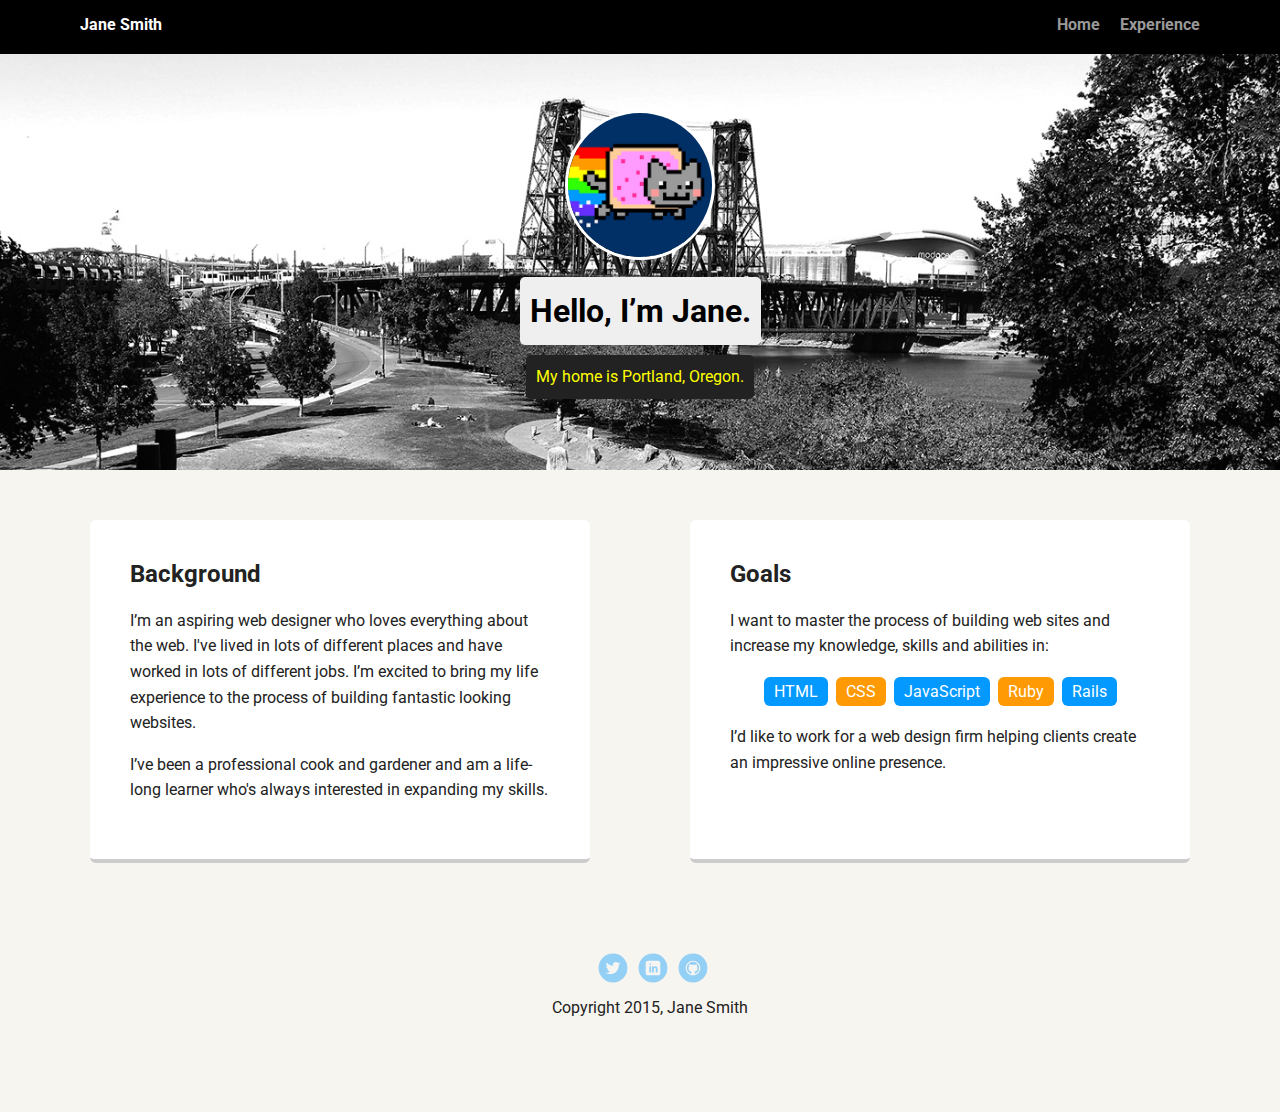
==== index.html @ 36e32bc2 "added starter file" ====
<!doctype html>
<html lang="en">
<head>
  <meta charset="utf-8">
  <title>Jane Smith's Profile</title>
  <meta name="viewport" content="width=device-width, initial-scale=1.0">
  <link rel="stylesheet" href="styles.css">
  <link href="https://fonts.googleapis.com/css?family=Muli%7CRoboto:400,300,500,700,900" rel="stylesheet"></head>
  <body>

    <div class="main-nav">
        <ul class="nav">
          <li class="name">Jane Smith</li>
          <li><a href="#">Home</a></li>
          <li><a href="#">Experience</a></li>
        </ul>
    </div>

    <header>
      <img src="images/me.png" alt="Drawing of Jane Smith" class="profile-image">
      <h1 class="tag name">Hello, I’m Jane.</h1>
      <p class="tag location">My home is Portland, Oregon.</p>
    </header>

    <main class="flex">
      <div class="card">
        <h2>Background</h2>
        <p>I’m an aspiring web designer who loves everything about the web. I've lived in lots of different places and have worked in lots of different jobs. I’m excited to bring my life experience to the process of building fantastic looking websites.</p>
        <p>I’ve been a professional cook and gardener and am a life-long learner who's always interested in expanding my skills.</p>
      </div> 

      <div class="card">
        <h2>Goals</h2>
        <p>I want to master the process of building web sites and increase my knowledge, skills and abilities in:</p>
        <ul class="skills">
          <li>HTML</li>
          <li>CSS</li>
          <li>JavaScript</li>
          <li>Ruby</li>
          <li>Rails</li>
        </ul>
        <p>I’d like to work for a web design firm helping clients create an impressive online presence.</p>
      </div> 

    </main>
    <footer>
      <ul>
        <li><a href="#" class="social twitter">Twitter</a></li>
        <li><a href="#" class="social linkedin">LinkedIn</a></li>
        <li><a href="#" class="social github">Github</a></li>
      </ul>
      <p class="copyright">Copyright 2015, Jane Smith</p>
    </footer>
  </body>
  </html>
---- styles.css ----
/* Global Layout Set-up */
* { 
  box-sizing: border-box;
}
  
body {
  margin: 0;
  padding: 0;
  text-align: center;
  font-family: 'Roboto', sans-serif;
  color: #222;
  background: #f7f5f0;
}
/* Link Styles */

a {
  text-decoration: none;
  color: #999;
}
a:hover {
  color: #6633ff;
}

/* Section Styles */

.main-nav {
  width: 100%;
  background: black;
  min-height: 30px;
  padding: 10px;
  position: fixed;
  text-align: center;
}
.nav {
  display: flex;
  justify-content: space-around;
  font-weight: 700;
  list-style-type: none;
  margin: 0 auto;
  padding: 0;
}

.nav .name {
    display: block;
    margin-right: auto;
    color: white;
}
.nav li {
  padding: 5px 10px 10px 10px;
}
.nav a {
  transition: all .5s;
}
.nav a:hover {
  color: white
}

header {
  text-align: center;
  background: url('images/portland.jpg') no-repeat top center ;
  background-size: cover;
  overflow: hidden;
  padding-top: 60px;
}
header {
  line-height: 1.5;
}
header .profile-image {
  margin-top: 50px;
  width: 150px;
  height: 150px;
  border-radius: 50%;
  border: 3px solid white;
  transition: all .5s;
}
header .profile-image:hover {
  transform: scale(1.2) rotate(5deg);
}
.tag {
  background-color: #efefef;
  color: black;
  padding: 10px;
  border-radius: 5px;
  display: table;
  margin: 10px auto;
} 
.location {
  background-color: #222;
  color: yellow;
}
.card {
  margin: 30px;
  padding: 20px 40px 40px;
  max-width: 500px;
  text-align: left;
  background: #fff;
  border-bottom: 4px solid #ccc;
  border-radius: 6px;
  transition: all .5s;
}
.card:hover {
  border-color: #ff99ff;
}

ul.skills {
  padding: 0;
  text-align: center;
}

.skills li {
  border-radius: 6px;
  display: inline-block;
  background: #ff9904;
  color: white;
  padding: 5px 10px;
  margin: 2px;
}

.skills li:nth-child(odd) {
  background: #0399ff;
}

footer {
  width: 100%;
  min-height: 30px;
  padding: 20px 0 40px 20px;
}

footer .copyright {
  top: -8px;
  font-size: .75em;
}

footer ul {
  list-style-type: none;
  margin: 0;
  padding: 0;
}

footer ul li {
  display: inline-block;
}

a.social {
  display: inline-block;
  text-indent: -9999px;
  margin-left: 5px;
  width: 30px;
  height: 30px;
  background-size: 30px 30px;
  opacity: .4;
  transition: all .5s;
}
a.twitter {
  background-image: url(images/twitter.svg);
}
a.linkedin {
  background-image: url(images/linkedin.svg);
}
a.github {
  background-image: url(images/github.svg);
}
a.social:hover {
  opacity: 1;
}
.clearfix {
  clear: both;
}

/* Styles for larger screens */
@media screen and (min-width: 720px) {
  
  .flex {
      display: -ms-flexbox;      /* TWEENER - IE 10 */
      display: flex; 
      max-width: 1200px;
      -ms-flex-pack: distribute;
      justify-content: space-around;
      margin: 0 auto;
  }

  header {
    min-height: 470px;
  }

  .nav {
    max-width: 1200px;
    padding: 0 30px;
  }


  main {
    padding-top: 20px;
  }

  main p {
    line-height: 1.6em;
  }

  footer {
    font-size: 1.3em;
    max-width: 1200px;
    margin: 40px auto;
  }

}
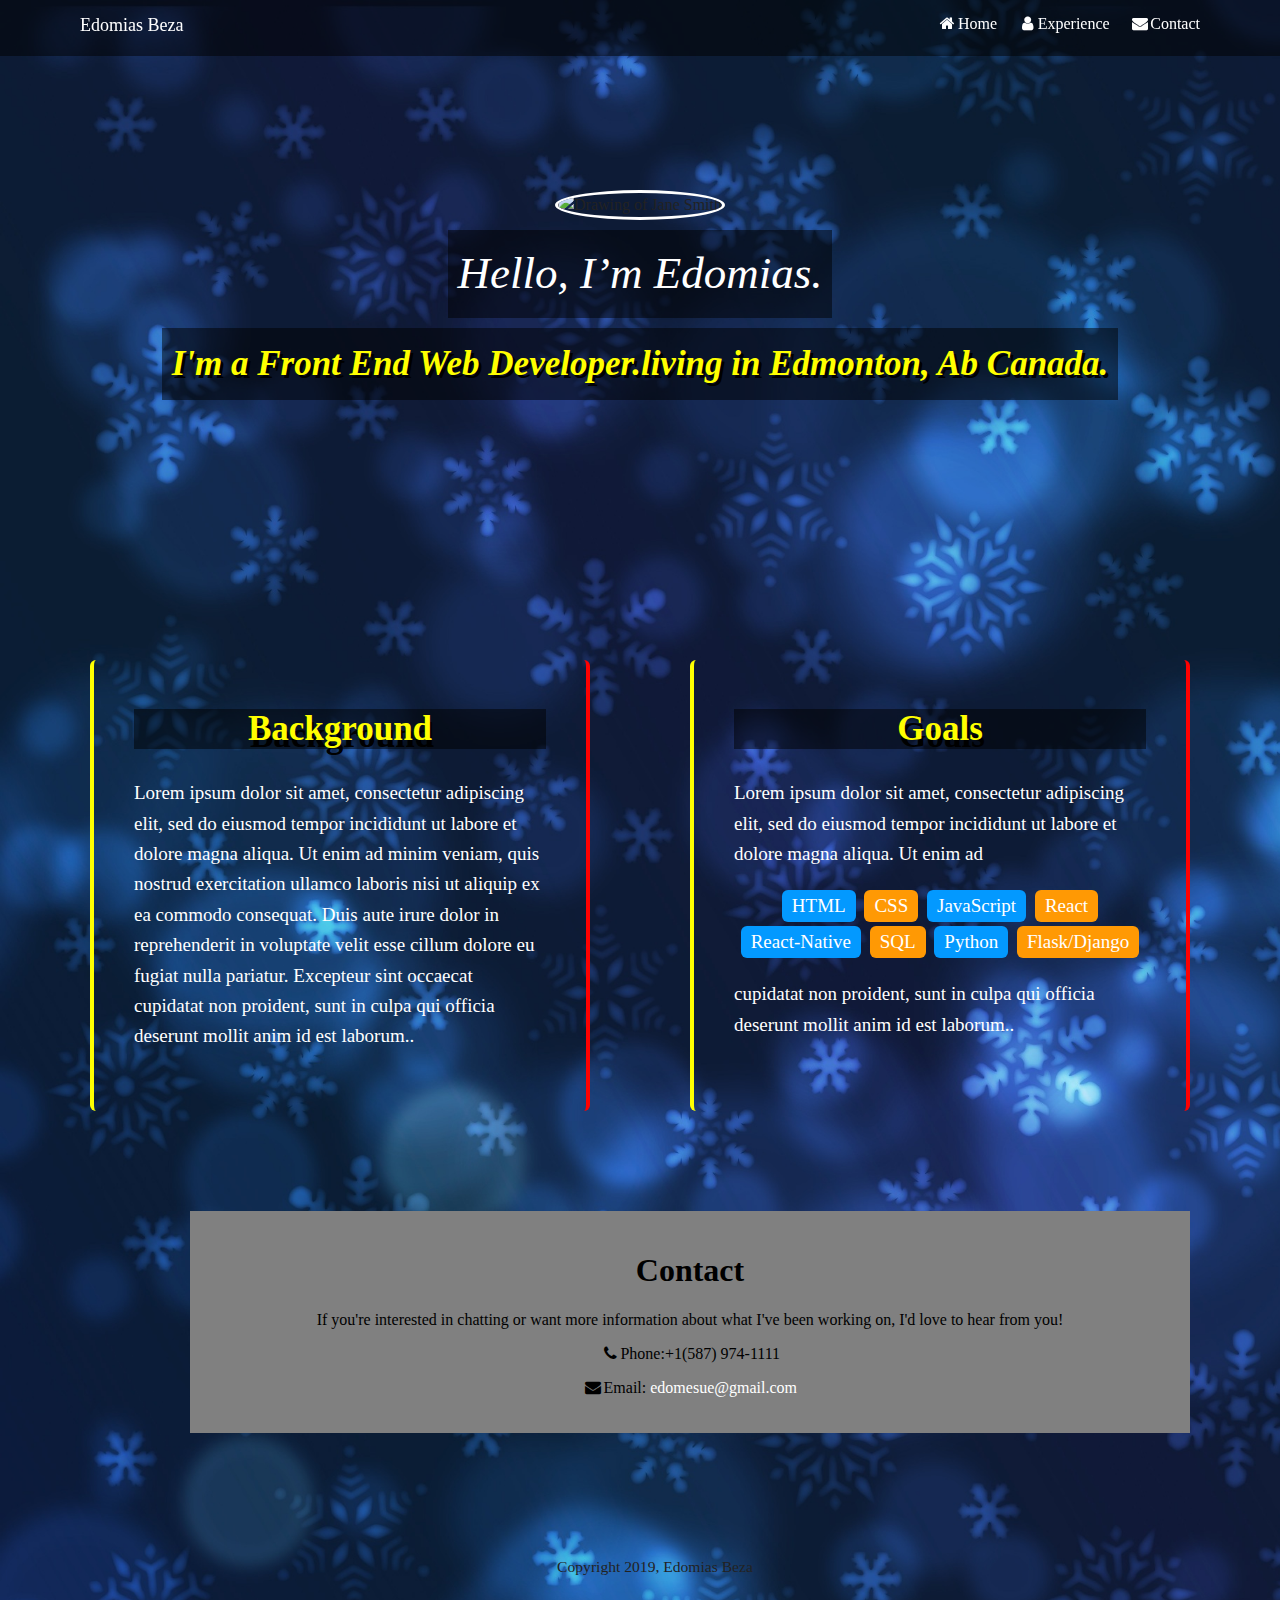
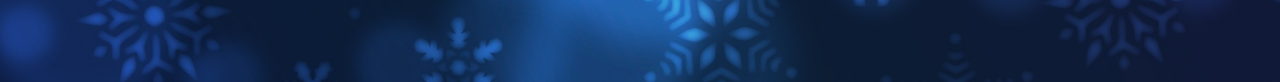
==== commit 739773c6: "added background images,Link, fix some css property" ====
--- a/index.html
+++ b/index.html
@@ -1,55 +1,75 @@
 <!doctype html>
 <html lang="en">
+
 <head>
-  <meta charset="utf-8">
-  <title>Jane Smith's Profile</title>
-  <meta name="viewport" content="width=device-width, initial-scale=1.0">
-  <link rel="stylesheet" href="styles.css">
-  <link href="https://fonts.googleapis.com/css?family=Muli%7CRoboto:400,300,500,700,900" rel="stylesheet"></head>
-  <body>
+    <meta charset="utf-8">
+    <title>Edomias Beza Profile</title>
+    <meta name="viewport" content="width=device-width, initial-scale=1.0">
+
+    <link rel="stylesheet" href="styles.css">
+    <link rel="stylesheet" href="https://cdnjs.cloudflare.com/ajax/libs/font-awesome/4.7.0/css/font-awesome.min.css">
+
+    <link href="https://fonts.googleapis.com/css?family=Muli%7CRoboto:400,300,500,700,900" rel="stylesheet">
+</head>
+
+<body>
 
     <div class="main-nav">
         <ul class="nav">
-          <li class="name">Jane Smith</li>
-          <li><a href="#">Home</a></li>
-          <li><a href="#">Experience</a></li>
+            <li class="name"><a href="index.html">Edomias Beza</a></li>
+            <li><a href="#"><i class="fa fa-fw fa-home"></i>Home</a></li>
+            <li><a href="#Experience"><i class="fa fa-fw fa-user"></i>Experience</a></li>
+            <li><a href="#contact"><i class="fa fa-fw fa-envelope"></i>Contact</a></li>
         </ul>
     </div>
 
     <header>
-      <img src="images/me.png" alt="Drawing of Jane Smith" class="profile-image">
-      <h1 class="tag name">Hello, I’m Jane.</h1>
-      <p class="tag location">My home is Portland, Oregon.</p>
+        <img src="images/profile-img.JPG" alt="Drawing of Jane Smith" class="profile-image">
+        <h1 class="tag name">Hello, I’m Edomias.</h1>
+        <p class="tag location">I'm a Front End Web Developer.living in Edmonton, Ab Canada.</p>
     </header>
 
-    <main class="flex">
-      <div class="card">
-        <h2>Background</h2>
-        <p>I’m an aspiring web designer who loves everything about the web. I've lived in lots of different places and have worked in lots of different jobs. I’m excited to bring my life experience to the process of building fantastic looking websites.</p>
-        <p>I’ve been a professional cook and gardener and am a life-long learner who's always interested in expanding my skills.</p>
-      </div> 
+    <main class="flex" id="Experience">
+        <div class="card">
+            <h2 class="header-title">Background</h2>
+            <p>Lorem ipsum dolor sit amet, consectetur adipiscing elit, sed do eiusmod tempor incididunt ut labore et dolore magna aliqua. Ut enim ad minim veniam, quis nostrud exercitation ullamco laboris nisi ut aliquip ex ea commodo consequat. Duis aute irure dolor in reprehenderit in voluptate velit esse cillum dolore eu fugiat nulla pariatur. Excepteur sint occaecat cupidatat non proident, sunt in culpa qui officia deserunt mollit anim id est laborum..</p>
+        </div>
 
-      <div class="card">
-        <h2>Goals</h2>
-        <p>I want to master the process of building web sites and increase my knowledge, skills and abilities in:</p>
-        <ul class="skills">
-          <li>HTML</li>
-          <li>CSS</li>
-          <li>JavaScript</li>
-          <li>Ruby</li>
-          <li>Rails</li>
-        </ul>
-        <p>I’d like to work for a web design firm helping clients create an impressive online presence.</p>
-      </div> 
+        <div class="card">
+            <h2 class="header-title">Goals</h2>
+            <p>Lorem ipsum dolor sit amet, consectetur adipiscing elit, sed do eiusmod tempor incididunt ut labore et dolore magna aliqua. Ut enim ad</p>
+            <ul class="skills">
+                <li>HTML</li>
+                <li>CSS</li>
+                <li>JavaScript</li>
+                <li>React</li>
+                <li>React-Native</li>
+                <li>SQL</li>
+                <li>Python</li>
+                <li>Flask/Django</li>
+            </ul>
+            <p>cupidatat non proident, sunt in culpa qui officia deserunt mollit anim id est laborum..</p>
+        </div>
 
     </main>
+    <div id="contact" class="contact-card">
+        <h1>Contact</h1>
+        <p>If you're interested in chatting or want more information about what I've been working on, I'd love to hear from you!</p>
+        <div id="ponemail">
+            <p class="phem"><i class="fa fa-fw fa-phone"></i>Phone:<span>+1(587) 974-1111</span></p>
+            <p class="phem"><i class="fa fa-fw fa-envelope"></i>Email:<a href="mailto:edomesue@gmail.com">
+                    edomesue@gmail.com</a></p>
+        </div>
+    </div>
+    <!---contact-->
     <footer>
-      <ul>
-        <li><a href="#" class="social twitter">Twitter</a></li>
-        <li><a href="#" class="social linkedin">LinkedIn</a></li>
-        <li><a href="#" class="social github">Github</a></li>
-      </ul>
-      <p class="copyright">Copyright 2015, Jane Smith</p>
+        <ul>
+            <li><a href="https://www.facebook.com/affedomias" class="social facebook" target="_blank">Facebook</a></li>
+            <li><a href="https://www.linkedin.com/in/edomiyas-deyoung-27298bb4/" class="social linkedin" target="_blank">LinkedIn</a></li>
+            <li><a href="https://github.com/edomias94" class="social github" target="_blank">Github</a></li>
+        </ul>
+        <p class="copyright">Copyright 2019, Edomias Beza</p>
     </footer>
-  </body>
-  </html>
+</body>
+
+</html>--- a/styles.css
+++ b/styles.css
@@ -1,207 +1,266 @@
 /* Global Layout Set-up */
-* { 
-  box-sizing: border-box;
-}
-  
+* {
+    box-sizing: border-box;
+    scroll-behavior: smooth;
+}
+
 body {
-  margin: 0;
-  padding: 0;
-  text-align: center;
-  font-family: 'Roboto', sans-serif;
-  color: #222;
-  background: #f7f5f0;
-}
+    margin: 0;
+    padding: 0;
+    text-align: center;
+    font-family: 'Noto Sans';
+    color: #222;
+
+    background-image: url(images/bokeh.jpg);
+    background-size: cover;
+
+}
+
 /* Link Styles */
 
 a {
-  text-decoration: none;
-  color: #999;
-}
+    text-decoration: none;
+    color: white;
+}
+
 a:hover {
-  color: #6633ff;
+    color: #6633ff;
 }
 
 /* Section Styles */
 
 .main-nav {
-  width: 100%;
-  background: black;
-  min-height: 30px;
-  padding: 10px;
-  position: fixed;
-  text-align: center;
-}
+    width: 100%;
+    float: left;
+    min-height: 30px;
+    padding: 10px;
+    position: fixed;
+    background: rgba(0, 0, 0, 0.5);
+}
+
 .nav {
-  display: flex;
-  justify-content: space-around;
-  font-weight: 700;
-  list-style-type: none;
-  margin: 0 auto;
-  padding: 0;
+    display: flex;
+    justify-content: space-around;
+    font-weight: 400;
+    list-style-type: none;
+    margin: 0 auto;
+    padding: 0;
+
 }
 
 .nav .name {
     display: block;
     margin-right: auto;
-    color: white;
-}
+    color: blue;
+    font-size: 18px;
+}
+
 .nav li {
-  padding: 5px 10px 10px 10px;
-}
+    padding: 5px 10px 10px 10px;
+}
+
 .nav a {
-  transition: all .5s;
-}
+    transition: all .5s;
+}
+
 .nav a:hover {
-  color: white
-}
+    background-color: yellow;
+    color: black;
+    padding: 5px 10px 10px 10px;
+}
+
 
 header {
-  text-align: center;
-  background: url('images/portland.jpg') no-repeat top center ;
-  background-size: cover;
-  overflow: hidden;
-  padding-top: 60px;
-}
+    text-align: center;
+    background: url('images/background-image3.jpg') no-repeat top center;
+    background-size: cover;
+    overflow: hidden;
+    padding: 100px 0 180px;
+}
+
 header {
-  line-height: 1.5;
-}
+    line-height: 1.5;
+}
+
 header .profile-image {
-  margin-top: 50px;
-  width: 150px;
-  height: 150px;
-  border-radius: 50%;
-  border: 3px solid white;
-  transition: all .5s;
-}
+    margin-top: 90px;
+    width: 180px;
+    height: 180px;
+    border-radius: 50%;
+    border: 3px solid white;
+    transition: all .5s;
+
+}
+
 header .profile-image:hover {
-  transform: scale(1.2) rotate(5deg);
-}
+    transform: scale(1.2) rotate(720deg) skewY(9deg);
+    transition-duration: 3s;
+}
+
 .tag {
-  background-color: #efefef;
-  color: black;
-  padding: 10px;
-  border-radius: 5px;
-  display: table;
-  margin: 10px auto;
-} 
+
+    color: white;
+    font-size: 45px;
+    font-weight: 300;
+    font-style: italic;
+    background: rgba(0, 0, 0, 0.5);
+    padding: 10px;
+    display: table;
+    margin: 10px auto;
+}
+
 .location {
-  background-color: #222;
-  color: yellow;
-}
+
+    color: yellow;
+    font-size: 35px;
+    font-weight: 600;
+    font-style: italic;
+    text-shadow: 3px 3px black;
+}
+
 .card {
-  margin: 30px;
-  padding: 20px 40px 40px;
-  max-width: 500px;
-  text-align: left;
-  background: #fff;
-  border-bottom: 4px solid #ccc;
-  border-radius: 6px;
-  transition: all .5s;
-}
+    margin: 50px;
+    padding: 20px 40px 40px;
+    max-width: 500px;
+    text-align: left;
+    background: url('images/background-image2.jpg') no-repeat center center;
+    color: white;
+    font-size: 19px;
+    border-right: 4px solid red;
+    border-left: 4px solid yellow;
+    border-radius: 6px;
+    transition: all .5s;
+}
+
+.header-title {
+    font-size: 35px;
+    color: yellow;
+    text-align: center;
+    text-shadow: 2px 7px black;
+
+    background: rgba(0, 0, 0, 0.5);
+}
+
 .card:hover {
-  border-color: #ff99ff;
+    border-color: #ff99ff;
 }
 
 ul.skills {
-  padding: 0;
-  text-align: center;
+    padding: 0;
+    text-align: center;
 }
 
 .skills li {
-  border-radius: 6px;
-  display: inline-block;
-  background: #ff9904;
-  color: white;
-  padding: 5px 10px;
-  margin: 2px;
+    border-radius: 6px;
+    display: inline-flex;
+    background: #ff9904;
+    color: white;
+    padding: 5px 10px;
+    margin: 2px;
 }
 
 .skills li:nth-child(odd) {
-  background: #0399ff;
+    background: #0399ff;
+}
+
+.contact-card {
+    background-color: gray;
+    color: black;
+    max-width: 1000px;
+    margin: 50px 0 50px 190px;
+    padding: 20px;
+
+
 }
 
 footer {
-  width: 100%;
-  min-height: 30px;
-  padding: 20px 0 40px 20px;
+    width: 100%;
+    min-height: 30px;
+    padding: 30px 0 50px 30px;
 }
 
 footer .copyright {
-  top: -8px;
-  font-size: .75em;
+    top: -8px;
+    font-size: .75em;
 }
 
 footer ul {
-  list-style-type: none;
-  margin: 0;
-  padding: 0;
+    list-style-type: none;
+    margin: 0;
+    padding: 0;
 }
 
 footer ul li {
-  display: inline-block;
+    display: inline-block;
 }
 
 a.social {
-  display: inline-block;
-  text-indent: -9999px;
-  margin-left: 5px;
-  width: 30px;
-  height: 30px;
-  background-size: 30px 30px;
-  opacity: .4;
-  transition: all .5s;
-}
-a.twitter {
-  background-image: url(images/twitter.svg);
-}
+    display: inline-block;
+    text-indent: -9999px;
+    margin-left: 5px;
+    width: 30px;
+    height: 30px;
+    background-size: 30px 30px;
+
+    transition: all .5s;
+}
+
+a.facebook {
+    background-image: url(images/ff.svg);
+}
+
 a.linkedin {
-  background-image: url(images/linkedin.svg);
-}
+    background-image: url(images/in.svg);
+}
+
 a.github {
-  background-image: url(images/github.svg);
-}
+    background-image: url(images/g.svg);
+}
+
 a.social:hover {
-  opacity: 1;
-}
+    opacity: 1;
+    transform: scale(1.6) rotate(360deg);
+}
+
 .clearfix {
-  clear: both;
+    clear: both;
 }
 
 /* Styles for larger screens */
 @media screen and (min-width: 720px) {
-  
-  .flex {
-      display: -ms-flexbox;      /* TWEENER - IE 10 */
-      display: flex; 
-      max-width: 1200px;
-      -ms-flex-pack: distribute;
-      justify-content: space-around;
-      margin: 0 auto;
-  }
-
-  header {
-    min-height: 470px;
-  }
-
-  .nav {
-    max-width: 1200px;
-    padding: 0 30px;
-  }
-
-
-  main {
-    padding-top: 20px;
-  }
-
-  main p {
-    line-height: 1.6em;
-  }
-
-  footer {
-    font-size: 1.3em;
-    max-width: 1200px;
-    margin: 40px auto;
-  }
-
-}
-
+
+    .flex {
+        display: -ms-flexbox;
+        /* TWEENER - IE 10 */
+        display: flex;
+        max-width: 1200px;
+        -ms-flex-pack: distribute;
+        justify-content: space-around;
+        margin: 0 auto;
+    }
+
+    header {
+        min-height: 470px;
+    }
+
+    .nav {
+        max-width: 1200px;
+        padding: 0 30px;
+    }
+
+
+    main {
+        padding-top: 20px;
+    }
+
+    main p {
+        line-height: 1.6em;
+    }
+
+    footer {
+        font-size: 1.3em;
+        max-width: 1200px;
+        margin: 40px auto;
+    }
+
+}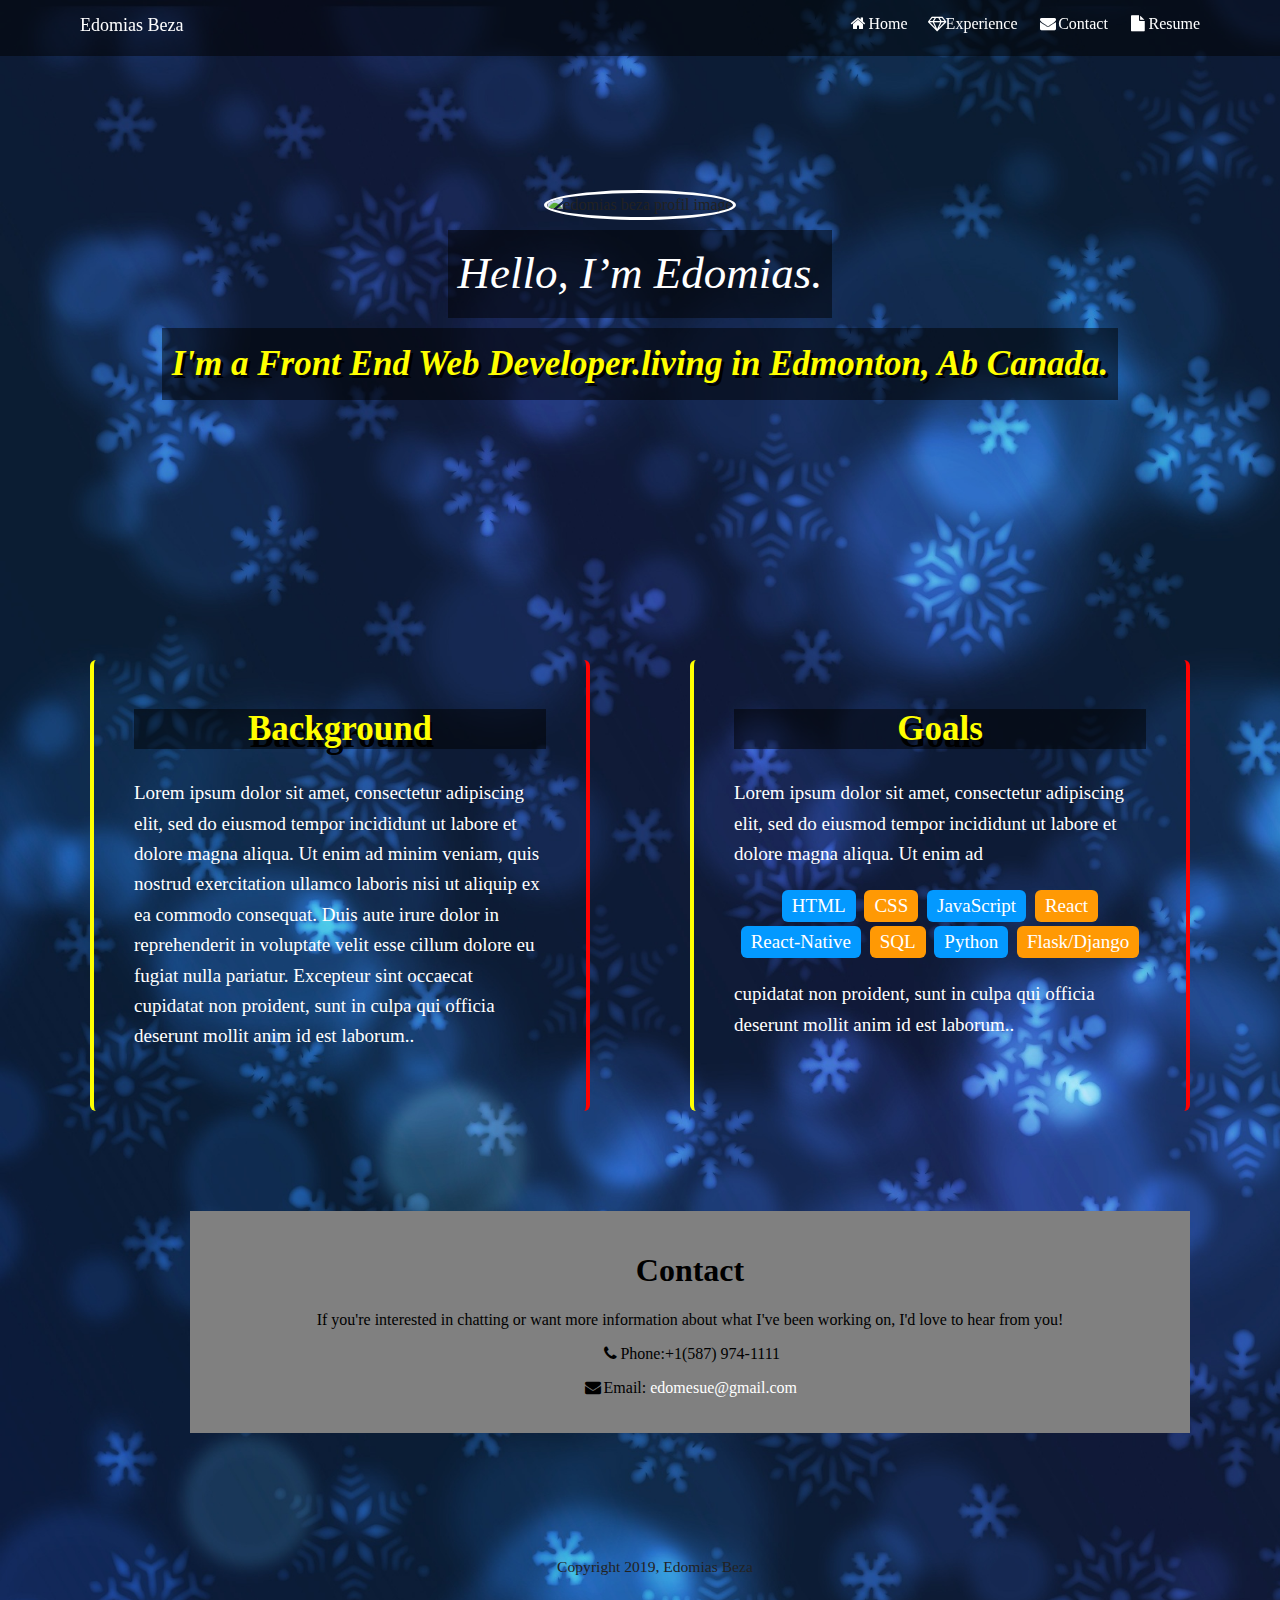
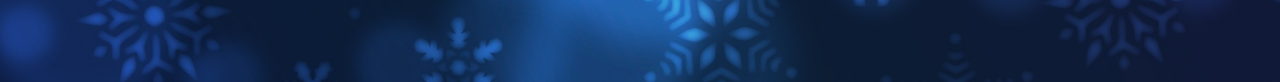
==== commit 01c8a90c: "added resume page" ====
--- a/index.html
+++ b/index.html
@@ -18,13 +18,15 @@
         <ul class="nav">
             <li class="name"><a href="index.html">Edomias Beza</a></li>
             <li><a href="#"><i class="fa fa-fw fa-home"></i>Home</a></li>
-            <li><a href="#Experience"><i class="fa fa-fw fa-user"></i>Experience</a></li>
-            <li><a href="#contact"><i class="fa fa-fw fa-envelope"></i>Contact</a></li>
+            <li><a href="#Experience"><i class="fa fa-diamond"></i>Experience</a></li>
+            <li><a href="#contact"><i class="fa fa-fw fa-envelope"></i>Contact</a>
+            <li><a href="resume.html"><i class="fa fa-fw fa-file"></i>Resume</a>
+            </li>
         </ul>
     </div>
 
     <header>
-        <img src="images/profile-img.JPG" alt="Drawing of Jane Smith" class="profile-image">
+        <img src="images/profile-img.JPG" alt="edomias beza profil image" class="profile-image">
         <h1 class="tag name">Hello, I’m Edomias.</h1>
         <p class="tag location">I'm a Front End Web Developer.living in Edmonton, Ab Canada.</p>
     </header>
--- a/styles.css
+++ b/styles.css
@@ -93,8 +93,8 @@
 }
 
 header .profile-image:hover {
-    transform: scale(1.2) rotate(720deg) skewY(9deg);
-    transition-duration: 3s;
+    transform: scale(1.2) rotate(360deg) skewY(5deg);
+    transition-duration: 5s;
 }
 
 .tag {
@@ -172,6 +172,8 @@
 
 
 }
+
+
 
 footer {
     width: 100%;
